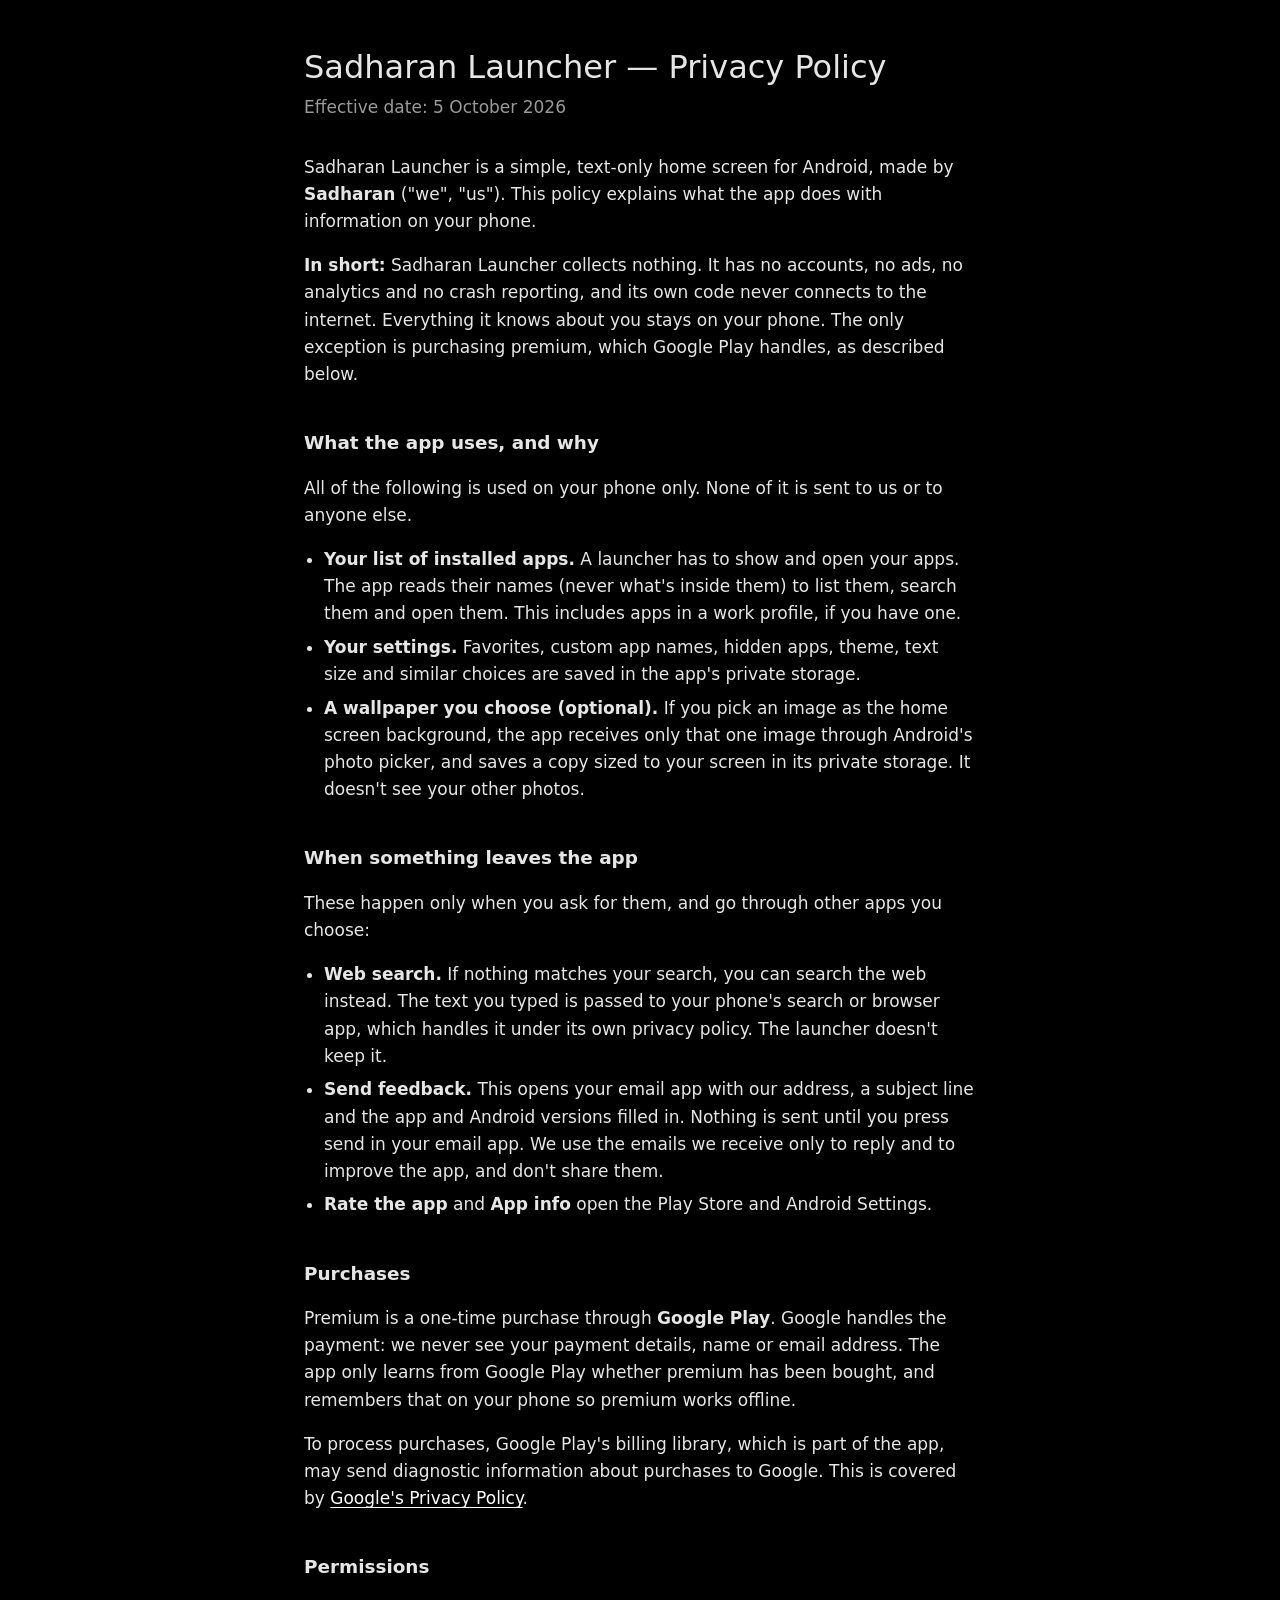
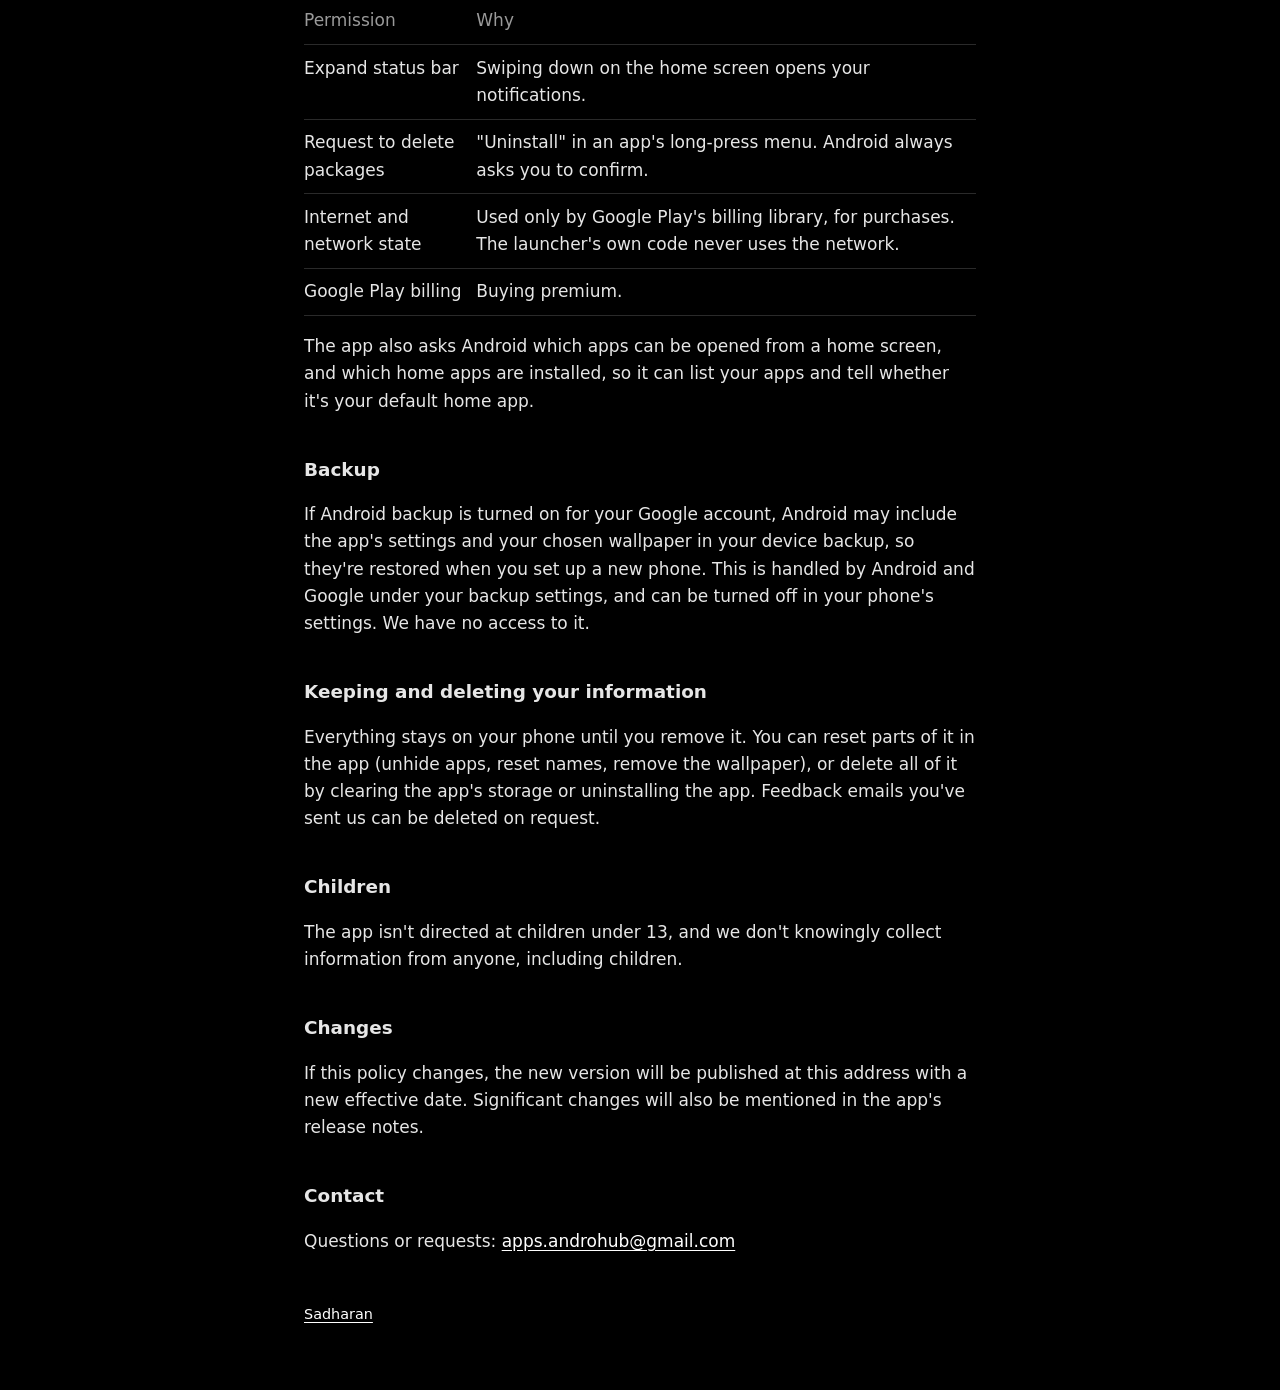
==== launcher/privacy/index.html @ c8c89f0f "Sadharan site with the launcher's privacy policy" ====
<!doctype html>
<html lang="en">
<head>
  <meta charset="utf-8">
  <meta name="viewport" content="width=device-width, initial-scale=1">
  <meta name="color-scheme" content="dark">
  <title>Sadharan Launcher Privacy Policy</title>
  <meta name="description" content="Sadharan Launcher collects nothing. How the app uses information on your phone.">
  <link rel="stylesheet" href="../../style.css">
</head>
<body>
<main>
  <h1>Sadharan Launcher — Privacy Policy</h1>
  <p class="meta">Effective date: 5 October 2026</p>

  <p>Sadharan Launcher is a simple, text-only home screen for Android, made by <strong>Sadharan</strong> ("we", "us").
  This policy explains what the app does with information on your phone.</p>

  <p><strong>In short:</strong> Sadharan Launcher collects nothing. It has no accounts, no ads, no analytics and no crash
  reporting, and its own code never connects to the internet. Everything it knows about you stays on your phone.
  The only exception is purchasing premium, which Google Play handles, as described below.</p>

  <h2>What the app uses, and why</h2>
  <p>All of the following is used on your phone only. None of it is sent to us or to anyone else.</p>
  <ul>
    <li><strong>Your list of installed apps.</strong> A launcher has to show and open your apps. The app reads their names
    (never what's inside them) to list them, search them and open them. This includes apps in a work profile, if you have one.</li>
    <li><strong>Your settings.</strong> Favorites, custom app names, hidden apps, theme, text size and similar choices are
    saved in the app's private storage.</li>
    <li><strong>A wallpaper you choose (optional).</strong> If you pick an image as the home screen background, the app
    receives only that one image through Android's photo picker, and saves a copy sized to your screen in its private
    storage. It doesn't see your other photos.</li>
  </ul>

  <h2>When something leaves the app</h2>
  <p>These happen only when you ask for them, and go through other apps you choose:</p>
  <ul>
    <li><strong>Web search.</strong> If nothing matches your search, you can search the web instead. The text you typed is
    passed to your phone's search or browser app, which handles it under its own privacy policy. The launcher doesn't keep it.</li>
    <li><strong>Send feedback.</strong> This opens your email app with our address, a subject line and the app and Android
    versions filled in. Nothing is sent until you press send in your email app. We use the emails we receive only to
    reply and to improve the app, and don't share them.</li>
    <li><strong>Rate the app</strong> and <strong>App info</strong> open the Play Store and Android Settings.</li>
  </ul>

  <h2>Purchases</h2>
  <p>Premium is a one-time purchase through <strong>Google Play</strong>. Google handles the payment: we never see your
  payment details, name or email address. The app only learns from Google Play whether premium has been bought, and
  remembers that on your phone so premium works offline.</p>
  <p>To process purchases, Google Play's billing library, which is part of the app, may send diagnostic information
  about purchases to Google. This is covered by <a href="https://policies.google.com/privacy">Google's Privacy Policy</a>.</p>

  <h2>Permissions</h2>
  <table>
    <thead><tr><th>Permission</th><th>Why</th></tr></thead>
    <tbody>
      <tr><td>Expand status bar</td><td>Swiping down on the home screen opens your notifications.</td></tr>
      <tr><td>Request to delete packages</td><td>"Uninstall" in an app's long-press menu. Android always asks you to confirm.</td></tr>
      <tr><td>Internet and network state</td><td>Used only by Google Play's billing library, for purchases. The launcher's own code never uses the network.</td></tr>
      <tr><td>Google Play billing</td><td>Buying premium.</td></tr>
    </tbody>
  </table>
  <p>The app also asks Android which apps can be opened from a home screen, and which home apps are installed, so it
  can list your apps and tell whether it's your default home app.</p>

  <h2>Backup</h2>
  <p>If Android backup is turned on for your Google account, Android may include the app's settings and your chosen
  wallpaper in your device backup, so they're restored when you set up a new phone. This is handled by Android and
  Google under your backup settings, and can be turned off in your phone's settings. We have no access to it.</p>

  <h2>Keeping and deleting your information</h2>
  <p>Everything stays on your phone until you remove it. You can reset parts of it in the app (unhide apps, reset
  names, remove the wallpaper), or delete all of it by clearing the app's storage or uninstalling the app.
  Feedback emails you've sent us can be deleted on request.</p>

  <h2>Children</h2>
  <p>The app isn't directed at children under 13, and we don't knowingly collect information from anyone, including
  children.</p>

  <h2>Changes</h2>
  <p>If this policy changes, the new version will be published at this address with a new effective date. Significant
  changes will also be mentioned in the app's release notes.</p>

  <h2>Contact</h2>
  <p>Questions or requests: <a href="mailto:apps.androhub@gmail.com">apps.androhub@gmail.com</a></p>

  <footer><a href="../../">Sadharan</a></footer>
</main>
</body>
</html>
---- style.css ----
:root {
  --bg: #000;
  --text: #e6e6e6;
  --dim: #9a9a9a;
  --rule: #2a2a2a;
  --link: #fff;
}

* { box-sizing: border-box; }

html { -webkit-text-size-adjust: 100%; }

body {
  margin: 0;
  background: var(--bg);
  color: var(--text);
  font: 17px/1.6 system-ui, -apple-system, "Segoe UI", Roboto, sans-serif;
}

main {
  max-width: 44rem;
  margin: 0 auto;
  padding: 3rem 1rem 4rem;
}

h1 { font-size: 2rem; font-weight: 400; line-height: 1.2; margin: 0 0 0.5rem; }
h2 { font-size: 1.15rem; font-weight: 600; margin: 2.5rem 0 0.75rem; }

p, li { color: var(--text); }
.dim, .meta { color: var(--dim); }
.meta { margin: 0 0 2rem; }

a { color: var(--link); text-underline-offset: 3px; }

ul { padding-left: 1.25rem; }
li { margin: 0.4rem 0; }

table { width: 100%; border-collapse: collapse; margin: 1rem 0; }
th, td { text-align: left; vertical-align: top; padding: 0.6rem 0.75rem 0.6rem 0; border-bottom: 1px solid var(--rule); }
th { color: var(--dim); font-weight: 400; }

.apps { list-style: none; padding: 0; }
.apps li { padding: 1rem 0; border-bottom: 1px solid var(--rule); }
.apps strong { font-weight: 600; }

footer { margin-top: 3rem; color: var(--dim); font-size: 0.9rem; }

@media (max-width: 30rem) {
  body { font-size: 16px; }
  main { padding-top: 2rem; }
  th, td { display: block; padding: 0.2rem 0; border: 0; }
  tr { display: block; padding: 0.6rem 0; border-bottom: 1px solid var(--rule); }
  thead { display: none; }
  td:first-child { font-weight: 600; }
}
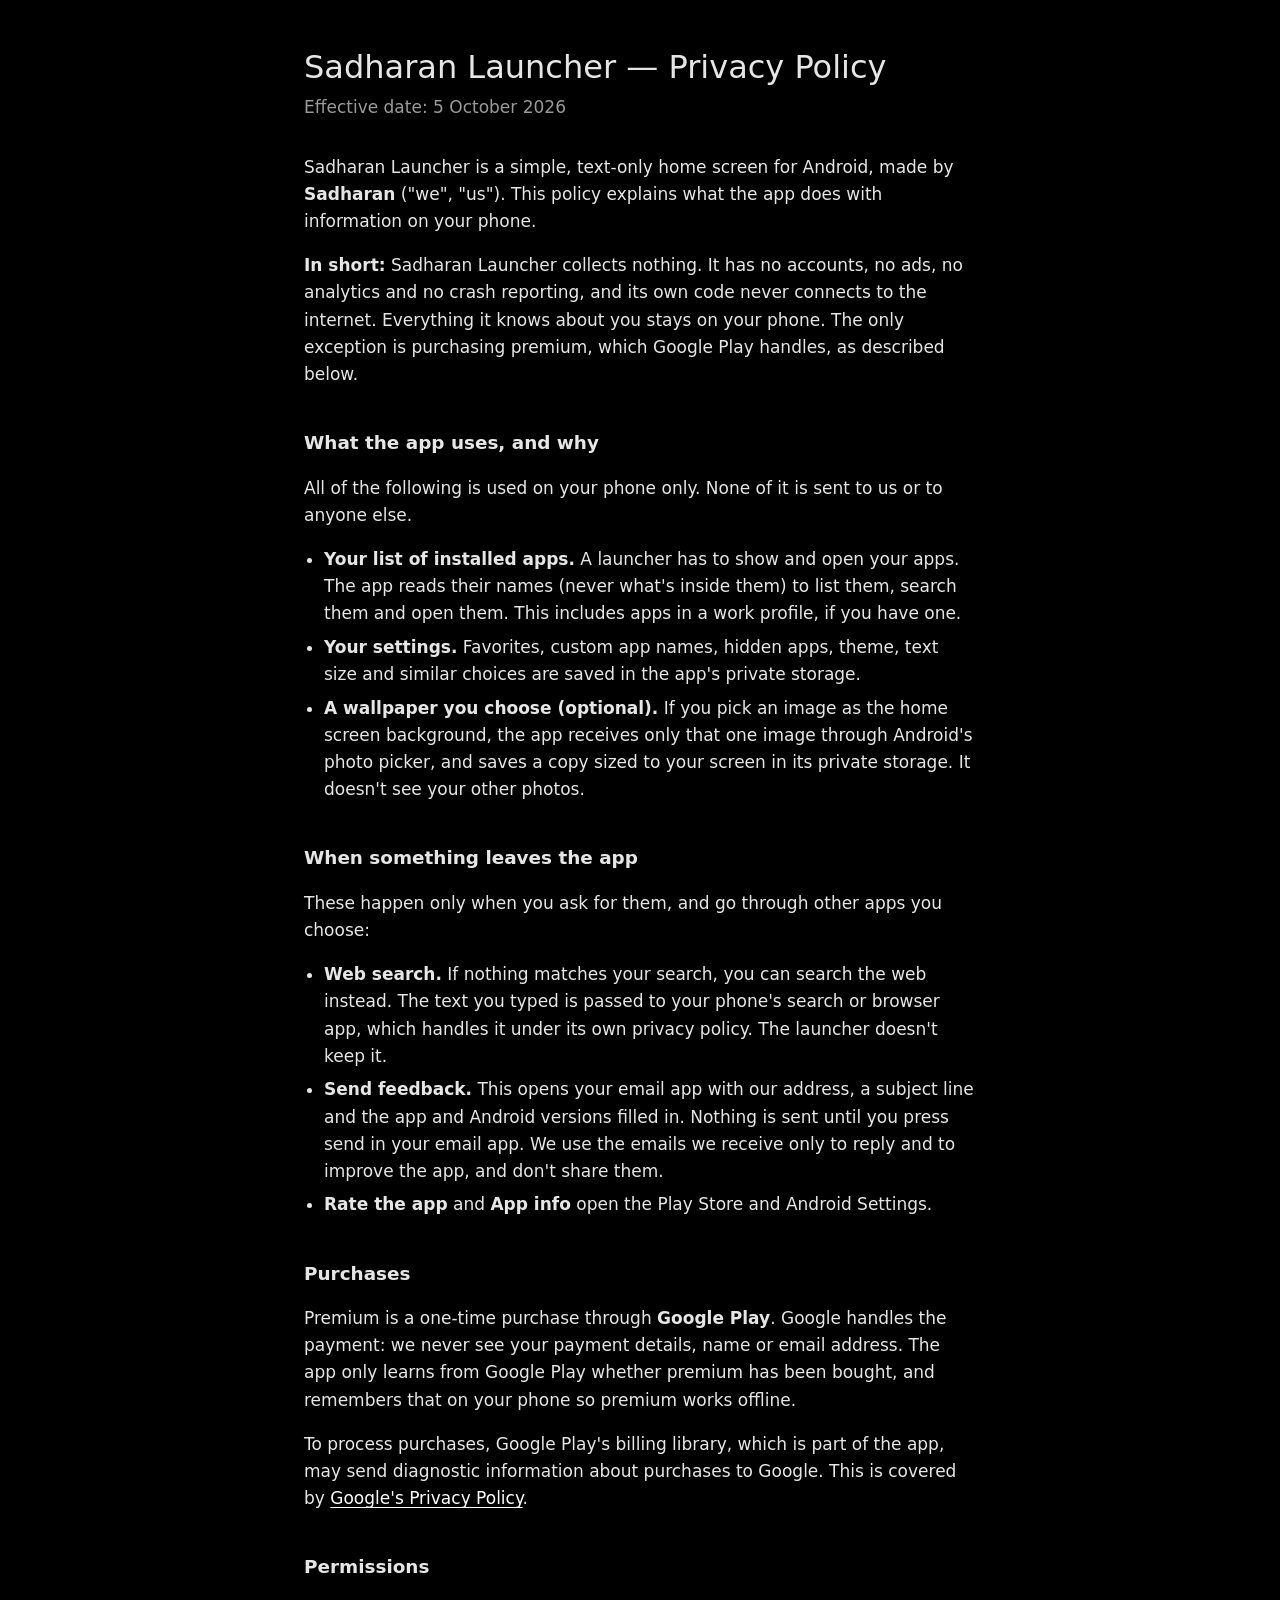
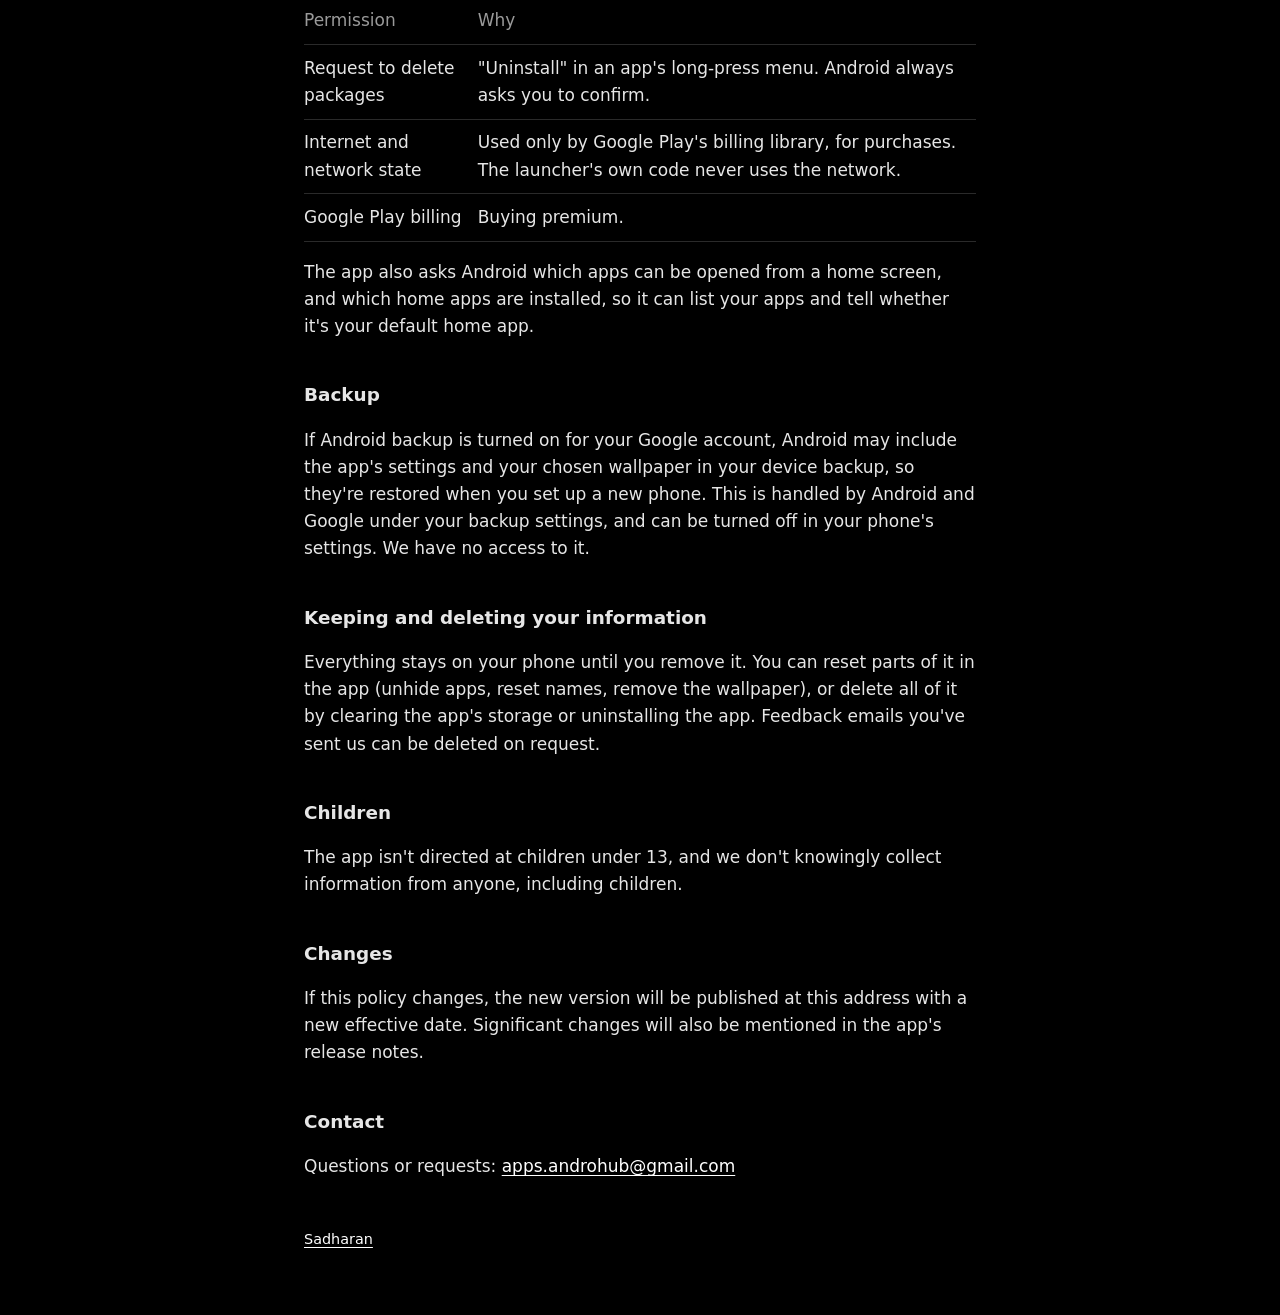
==== commit 93f66a09: "Launcher privacy: drop the status bar permission the app no longer uses Co-Authored-By: Claude Opus " ====
--- a/launcher/privacy/index.html
+++ b/launcher/privacy/index.html
@@ -54,7 +54,6 @@
   <table>
     <thead><tr><th>Permission</th><th>Why</th></tr></thead>
     <tbody>
-      <tr><td>Expand status bar</td><td>Swiping down on the home screen opens your notifications.</td></tr>
       <tr><td>Request to delete packages</td><td>"Uninstall" in an app's long-press menu. Android always asks you to confirm.</td></tr>
       <tr><td>Internet and network state</td><td>Used only by Google Play's billing library, for purchases. The launcher's own code never uses the network.</td></tr>
       <tr><td>Google Play billing</td><td>Buying premium.</td></tr>
